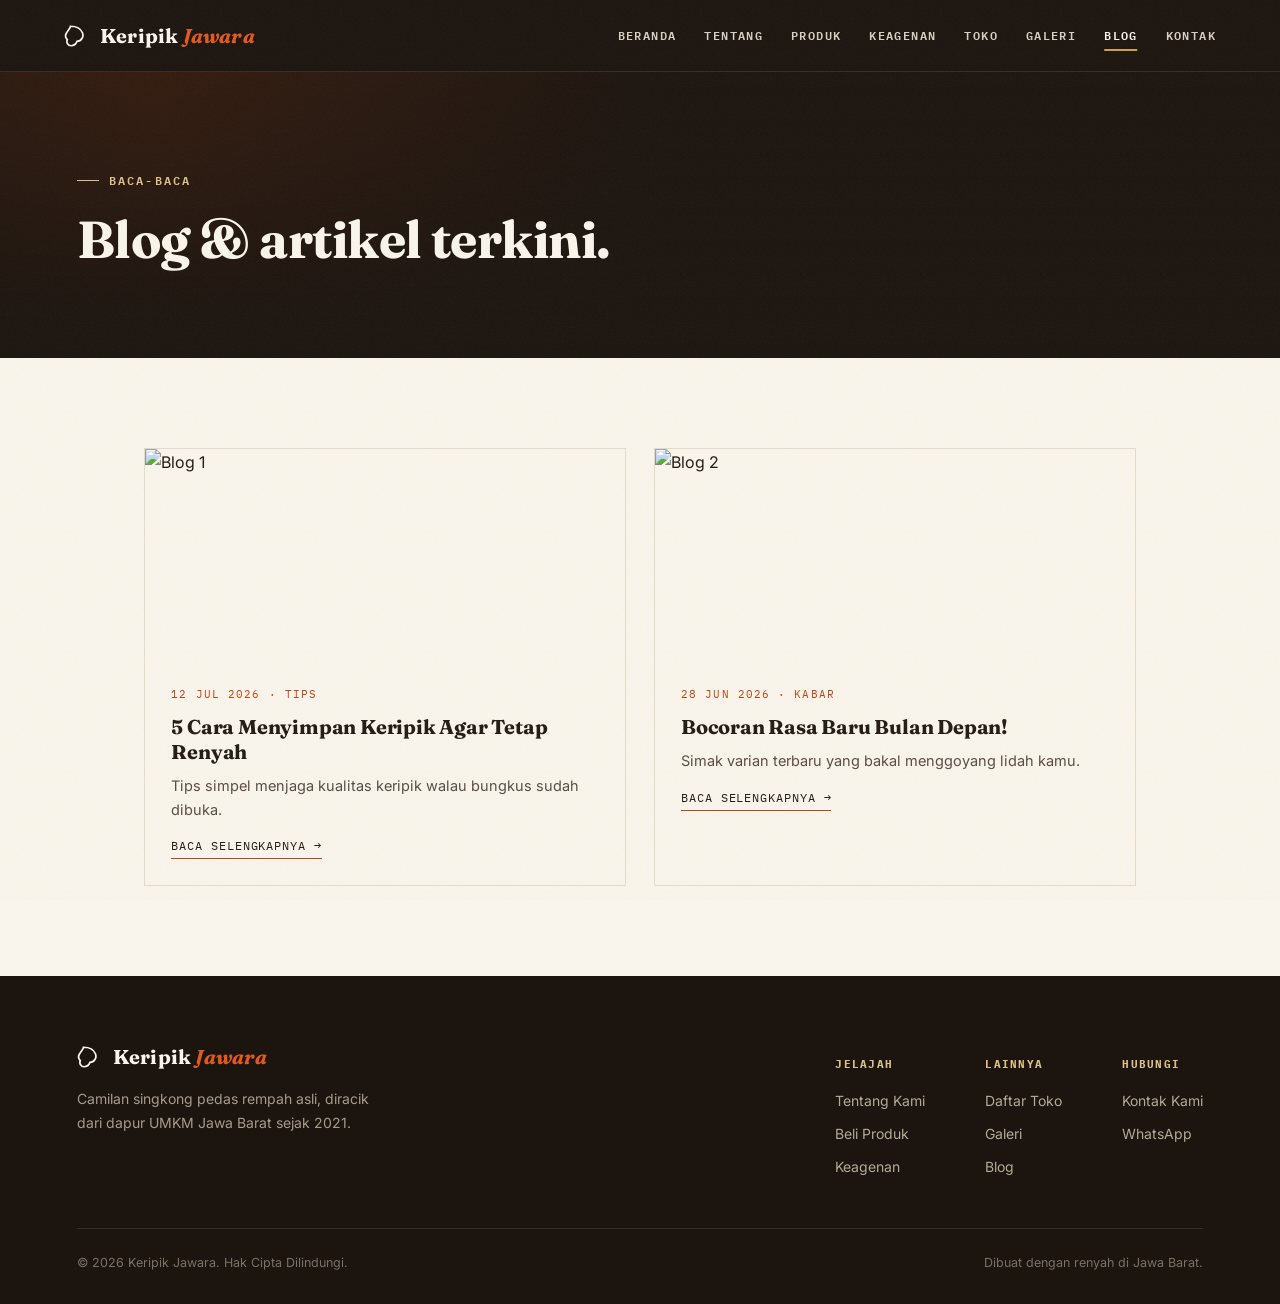
==== blog.html @ a89e67d5 "Add files via upload" ====
<!DOCTYPE html>
<html lang="id">
<head>
<meta charset="UTF-8">
<meta name="viewport" content="width=device-width, initial-scale=1.0">
<title>Blog — Keripik Jawara</title>
<link rel="stylesheet" href="styles.css">
</head>
<body>
<div class="grain"></div>

<header class="site-header">
  <a href="index.html" class="wordmark">
    <svg viewBox="0 0 24 24" fill="none" stroke="currentColor" stroke-width="1.6"><path d="M6 3c3 0 9 1 11 6 1.5 3.6-1 8-5 8-1 2.5-3.3 4-5.5 4C3.5 21 2 18 3 15.3 1.2 13.6 1 10.7 3 8c1.4-2 3-3.4 3-5z"/></svg>
    <span class="wordmark-text">Keripik <span>Jawara</span></span>
  </a>
  <nav class="main-nav">
    <a href="index.html">Beranda</a>
    <a href="tentang.html">Tentang</a>
    <a href="produk.html">Produk</a>
    <a href="keagenan.html">Keagenan</a>
    <a href="toko.html">Toko</a>
    <a href="galeri.html">Galeri</a>
    <a href="blog.html" class="active">Blog</a>
    <a href="kontak.html">Kontak</a>
  </nav>
</header>

<section class="hero hero-small" style="--hero-img: url('https://images.unsplash.com/photo-1505253758473-96b7015fcd40?auto=format&fit=crop&w=1600&q=80');">
  <div class="hero-inner">
    <span class="eyebrow on-dark">Baca-Baca</span>
    <h2 style="font-size:clamp(32px,5vw,52px);">Blog & artikel terkini.</h2>
  </div>
</section>

<section class="section">
  <div class="container">
    <div class="grid">
      <div class="blog-card">
        <img src="https://images.unsplash.com/photo-1505253758473-96b7015fcd40?auto=format&fit=crop&w=500&q=80" alt="Blog 1">
        <div class="blog-card-body">
          <span class="blog-date">12 Jul 2026 · Tips</span>
          <h3>5 Cara Menyimpan Keripik Agar Tetap Renyah</h3>
          <p>Tips simpel menjaga kualitas keripik walau bungkus sudah dibuka.</p>
          <a href="#" class="blog-read">Baca Selengkapnya →</a>
        </div>
      </div>
      <div class="blog-card">
        <img src="https://images.unsplash.com/photo-1550989460-0adf9ea622e2?auto=format&fit=crop&w=500&q=80" alt="Blog 2">
        <div class="blog-card-body">
          <span class="blog-date">28 Jun 2026 · Kabar</span>
          <h3>Bocoran Rasa Baru Bulan Depan!</h3>
          <p>Simak varian terbaru yang bakal menggoyang lidah kamu.</p>
          <a href="#" class="blog-read">Baca Selengkapnya →</a>
        </div>
      </div>
    </div>
  </div>
</section>

<footer class="site-footer">
  <div class="footer-top">
    <div class="footer-brand">
      <a href="index.html" class="wordmark">
        <svg viewBox="0 0 24 24" fill="none" stroke="currentColor" stroke-width="1.6"><path d="M6 3c3 0 9 1 11 6 1.5 3.6-1 8-5 8-1 2.5-3.3 4-5.5 4C3.5 21 2 18 3 15.3 1.2 13.6 1 10.7 3 8c1.4-2 3-3.4 3-5z"/></svg>
        <span class="wordmark-text">Keripik <span>Jawara</span></span>
      </a>
      <p>Camilan singkong pedas rempah asli, diracik dari dapur UMKM Jawa Barat sejak 2021.</p>
    </div>
    <div class="footer-links">
      <div class="footer-col">
        <h4>Jelajah</h4>
        <a href="tentang.html">Tentang Kami</a>
        <a href="produk.html">Beli Produk</a>
        <a href="keagenan.html">Keagenan</a>
      </div>
      <div class="footer-col">
        <h4>Lainnya</h4>
        <a href="toko.html">Daftar Toko</a>
        <a href="galeri.html">Galeri</a>
        <a href="blog.html">Blog</a>
      </div>
      <div class="footer-col">
        <h4>Hubungi</h4>
        <a href="kontak.html">Kontak Kami</a>
        <a href="https://wa.me/6281234567890">WhatsApp</a>
      </div>
    </div>
  </div>
  <div class="footer-bottom">
    <span>&copy; 2026 Keripik Jawara. Hak Cipta Dilindungi.</span>
    <span>Dibuat dengan renyah di Jawa Barat.</span>
  </div>
</footer>

</body>
</html>
---- styles.css ----
@import url('https://fonts.googleapis.com/css2?family=Fraunces:ital,opsz,wght@0,9..144,500;0,9..144,600;0,9..144,700;0,9..144,900;1,9..144,600&family=Inter:wght@400;500;600;700&family=IBM+Plex+Mono:wght@500;600&display=swap');

:root {
  --ink: #1b140f;
  --ink-soft: #241a14;
  --ink-line: #3a2c22;
  --ember: #c1440e;
  --ember-deep: #7e2b10;
  --ember-bright: #e2591c;
  --gold: #c9a24c;
  --gold-soft: #ddc287;
  --parchment: #f2e6d3;
  --paper: #faf5ec;
  --charcoal: #241a14;
  --charcoal-soft: #5a4c40;
  --shadow: 0 18px 40px -18px rgba(20, 12, 6, 0.55);
}

* { box-sizing: border-box; }
html { scroll-behavior: smooth; }

body {
  margin: 0;
  padding: 0;
  background: var(--paper);
  color: var(--charcoal);
  font-family: 'Inter', 'Segoe UI', sans-serif;
  line-height: 1.65;
  -webkit-font-smoothing: antialiased;
}

img { max-width: 100%; display: block; }

a { color: inherit; }

.grain {
  position: fixed;
  inset: 0;
  pointer-events: none;
  opacity: 0.05;
  z-index: 999;
  background-image: url("data:image/svg+xml,%3Csvg xmlns='http://www.w3.org/2000/svg' width='120' height='120'%3E%3Cfilter id='n'%3E%3CfeTurbulence type='fractalNoise' baseFrequency='0.85' numOctaves='2' stitchTiles='stitch'/%3E%3C/filter%3E%3Crect width='100%25' height='100%25' filter='url(%23n)'/%3E%3C/svg%3E");
}

/* ================= TYPE ================= */
h1, h2, h3, .display {
  font-family: 'Fraunces', serif;
  font-weight: 700;
  letter-spacing: -0.01em;
  color: var(--charcoal);
  margin: 0;
}

.eyebrow {
  font-family: 'IBM Plex Mono', monospace;
  font-size: 12px;
  font-weight: 600;
  letter-spacing: 0.18em;
  text-transform: uppercase;
  color: var(--ember);
  display: inline-flex;
  align-items: center;
  gap: 10px;
}
.eyebrow::before {
  content: "";
  width: 22px;
  height: 1px;
  background: var(--ember);
  display: inline-block;
}
.eyebrow.on-dark { color: var(--gold-soft); }
.eyebrow.on-dark::before { background: var(--gold-soft); }

.section-title {
  font-size: clamp(28px, 4vw, 42px);
  line-height: 1.1;
  margin: 14px 0 0;
}

.section-lede {
  max-width: 620px;
  color: var(--charcoal-soft);
  font-size: 16.5px;
  margin-top: 14px;
}

.container { max-width: 1140px; margin: 0 auto; padding: 0 6%; }

/* ================= HEADER / NAV ================= */
header.site-header {
  background: var(--ink);
  border-bottom: 1px solid var(--ink-line);
  padding: 0 5%;
  position: sticky;
  top: 0;
  z-index: 100;
  display: flex;
  justify-content: space-between;
  align-items: center;
  height: 72px;
}

.wordmark {
  display: flex;
  align-items: center;
  gap: 10px;
  text-decoration: none;
  color: var(--paper);
}
.wordmark svg { width: 26px; height: 26px; flex-shrink: 0; }
.wordmark-text {
  font-family: 'Fraunces', serif;
  font-weight: 700;
  font-size: 20px;
  letter-spacing: 0.01em;
  color: var(--paper);
}
.wordmark-text span { color: var(--ember-bright); font-style: italic; }

nav.main-nav { display: flex; gap: 28px; align-items: center; }
nav.main-nav a {
  color: #d9cfc2;
  text-decoration: none;
  font-family: 'IBM Plex Mono', monospace;
  font-size: 11.5px;
  font-weight: 600;
  letter-spacing: 0.12em;
  text-transform: uppercase;
  padding: 26px 0;
  position: relative;
  transition: color 0.25s ease;
}
nav.main-nav a::after {
  content: "";
  position: absolute;
  left: 50%;
  bottom: 20px;
  width: 0;
  height: 2px;
  background: var(--gold);
  transition: all 0.25s ease;
  transform: translateX(-50%);
}
nav.main-nav a:hover, nav.main-nav a.active { color: var(--paper); }
nav.main-nav a:hover::after, nav.main-nav a.active::after { width: 100%; }

.nav-toggle { display: none; }

@media (max-width: 900px) {
  header.site-header { flex-wrap: wrap; height: auto; padding: 16px 6%; }
  nav.main-nav { width: 100%; gap: 16px 22px; padding-bottom: 14px; flex-wrap: wrap; }
  nav.main-nav a { padding: 4px 0; }
  nav.main-nav a::after { bottom: -2px; }
}

/* ================= BUTTONS ================= */
.btn {
  --cut: 12px;
  display: inline-flex;
  align-items: center;
  gap: 10px;
  font-family: 'IBM Plex Mono', monospace;
  font-size: 12.5px;
  font-weight: 600;
  letter-spacing: 0.08em;
  text-transform: uppercase;
  text-decoration: none;
  padding: 15px 26px;
  border: none;
  cursor: pointer;
  clip-path: polygon(0 0, calc(100% - var(--cut)) 0, 100% var(--cut), 100% 100%, var(--cut) 100%, 0 calc(100% - var(--cut)));
  transition: transform 0.2s ease, background 0.2s ease, box-shadow 0.2s ease;
}
.btn-primary { background: var(--ember); color: var(--paper); }
.btn-primary:hover { background: var(--ember-bright); transform: translateY(-2px); box-shadow: var(--shadow); }
.btn-ghost { background: transparent; color: var(--gold-soft); border: 1px solid var(--gold); }
.btn-ghost:hover { background: rgba(201, 162, 76, 0.1); transform: translateY(-2px); }
.btn-dark { background: var(--ink); color: var(--paper); }
.btn-dark:hover { background: var(--ink-soft); transform: translateY(-2px); }
.btn-block { width: 100%; justify-content: center; }

/* ================= HERO ================= */
.hero {
  position: relative;
  background: var(--ink);
  color: var(--paper);
  overflow: hidden;
  padding: 130px 6% 110px;
}
.hero::before {
  content: "";
  position: absolute;
  inset: 0;
  background-image: var(--hero-img);
  background-size: cover;
  background-position: center;
  opacity: 0.32;
  mix-blend-mode: luminosity;
}
.hero::after {
  content: "";
  position: absolute;
  inset: 0;
  background: linear-gradient(180deg, rgba(27,20,15,0.55) 0%, rgba(27,20,15,0.92) 78%, var(--ink) 100%),
              radial-gradient(circle at 12% 20%, rgba(193,68,14,0.35), transparent 45%);
}
.hero-inner { position: relative; z-index: 2; max-width: 1140px; margin: 0 auto; }
.hero-inner.center { text-align: center; }
.hero h2 {
  color: var(--paper);
  font-size: clamp(38px, 6vw, 64px);
  line-height: 1.04;
  margin: 22px 0 22px;
  max-width: 780px;
}
.hero-inner.center h2 { margin-left: auto; margin-right: auto; }
.hero h2 em { color: var(--ember-bright); font-style: italic; }
.hero p.lede { font-size: 18px; color: #d9cfc2; max-width: 520px; margin-bottom: 34px; }
.hero-inner.center p.lede { max-width: 560px; margin-left: auto; margin-right: auto; }
.hero-cta { display: flex; gap: 16px; flex-wrap: wrap; }
.hero-inner.center .hero-cta { justify-content: center; }
.hero-small {
  padding: 90px 6% 70px;
}

/* chili linework accent used across dark sections */
.chili-mark { color: var(--ember-bright); }

/* ================= SECTIONS ================= */
.section { padding: 90px 6%; }
.section-dark { background: var(--ink); color: var(--paper); }
.section-dark .charcoal-soft, .section-dark p { color: #cabeae; }
.section-parchment { background: var(--parchment); }
.section-tight { padding: 70px 6%; }

.head-row {
  display: flex;
  justify-content: space-between;
  align-items: flex-end;
  gap: 30px;
  flex-wrap: wrap;
  margin-bottom: 48px;
}
.head-row.center { flex-direction: column; align-items: center; text-align: center; }

/* divider with chili mark */
.divider {
  display: flex;
  align-items: center;
  gap: 18px;
  max-width: 1140px;
  margin: 0 auto;
  padding: 0 6%;
}
.divider::before, .divider::after {
  content: "";
  flex: 1;
  height: 1px;
  background: repeating-linear-gradient(90deg, var(--ink-line) 0 6px, transparent 6px 12px);
}
.section-dark .divider::before, .section-dark .divider::after {
  background: repeating-linear-gradient(90deg, var(--ink-line) 0 6px, transparent 6px 12px);
}

/* ================= PACK CARD (signature: torn chip-bag seal) ================= */
.pack-card {
  background: var(--paper);
  position: relative;
  padding-top: 18px;
  box-shadow: var(--shadow);
}
.pack-card::before {
  content: "";
  display: block;
  height: 14px;
  background: var(--ink);
  clip-path: polygon(0% 100%, 4% 0%, 8% 100%, 12% 0%, 16% 100%, 20% 0%, 24% 100%, 28% 0%, 32% 100%, 36% 0%, 40% 100%, 44% 0%, 48% 100%, 52% 0%, 56% 100%, 60% 0%, 64% 100%, 68% 0%, 72% 100%, 76% 0%, 80% 100%, 84% 0%, 88% 100%, 92% 0%, 96% 100%, 100% 0%);
}
.pack-card-body { padding: 26px 26px 30px; }
.pack-card img { height: 200px; width: 100%; object-fit: cover; filter: saturate(1.08) contrast(1.03); }
.pack-card h3 { font-size: 20px; margin-bottom: 8px; }
.pack-card p { color: var(--charcoal-soft); font-size: 14.5px; margin: 0 0 14px; }

.grid { display: grid; grid-template-columns: repeat(auto-fit, minmax(270px, 1fr)); gap: 28px; }

.price-tag {
  font-family: 'IBM Plex Mono', monospace;
  color: var(--ember);
  font-weight: 600;
  font-size: 18px;
  margin: 0 0 16px;
}

/* ================= WAX SEAL BADGE ================= */
.seal {
  width: 108px;
  height: 108px;
  border-radius: 50%;
  border: 1.5px dashed var(--gold);
  display: flex;
  flex-direction: column;
  align-items: center;
  justify-content: center;
  text-align: center;
  transform: rotate(-8deg);
  font-family: 'IBM Plex Mono', monospace;
  color: var(--gold-soft);
  flex-shrink: 0;
  padding: 8px;
}
.seal strong { font-family: 'Fraunces', serif; color: var(--paper); font-size: 15px; font-style: italic; display: block; }
.seal span { font-size: 9px; letter-spacing: 0.14em; text-transform: uppercase; margin-top: 4px; }

/* ================= USP ================= */
.usp-grid { display: grid; grid-template-columns: repeat(auto-fit, minmax(230px, 1fr)); gap: 1px; background: var(--ink-line); border: 1px solid var(--ink-line); margin-top: 10px; }
.usp-card { background: var(--ink); padding: 34px 28px; }
.usp-card svg { width: 30px; height: 30px; color: var(--ember-bright); margin-bottom: 18px; }
.usp-card h3 { color: var(--paper); font-size: 17px; margin-bottom: 8px; }
.usp-card p { color: #b6a996; font-size: 14px; margin: 0; }

/* ================= STORY (tentang) ================= */
.story { display: grid; grid-template-columns: 1.05fr 0.95fr; gap: 60px; align-items: center; }
.story-img { position: relative; }
.story-img img { width: 100%; filter: sepia(0.18) saturate(1.15); }
.story-img::after {
  content: "";
  position: absolute; inset: -14px -14px auto auto;
  width: 90px; height: 90px;
  border: 1.5px solid var(--gold);
  z-index: -1;
}
.story-text p { color: var(--charcoal-soft); font-size: 16.5px; }
@media (max-width: 860px) { .story { grid-template-columns: 1fr; } }

/* ================= VISI MISI ================= */
.vm-grid { display: grid; grid-template-columns: repeat(auto-fit, minmax(300px, 1fr)); gap: 1px; background: var(--ink-line); border: 1px solid var(--ink-line); }
.vm-box { background: var(--ink); padding: 40px 36px; }
.vm-box .eyebrow { margin-bottom: 14px; }
.vm-box h3 { color: var(--paper); font-size: 22px; margin-bottom: 14px; font-style: italic; }
.vm-box p, .vm-box li { color: #cabeae; }
.vm-box ul { padding-left: 20px; margin: 0; }
.vm-box li { margin-bottom: 10px; }
.vm-box li::marker { color: var(--ember-bright); }

/* ================= CTA BANNER ================= */
.cta-banner {
  background: linear-gradient(120deg, var(--ember-deep), var(--ember));
  color: var(--paper);
  text-align: center;
  padding: 80px 6%;
}
.cta-banner h3 { font-size: clamp(26px, 4vw, 36px); color: var(--paper); margin-bottom: 14px; }
.cta-banner p { color: #ffe3d1; max-width: 480px; margin: 0 auto 30px; }

/* ================= AGEN (keagenan) ================= */
.agen-wrap { display: grid; grid-template-columns: 1.1fr 0.9fr; gap: 1px; background: var(--ink-line); border: 1px solid var(--ink-line); }
.agen-copy { background: var(--ink); padding: 52px 46px; color: var(--paper); }
.agen-copy p { color: #cabeae; }
.agen-perks { list-style: none; margin: 26px 0 30px; padding: 0; display: flex; flex-direction: column; gap: 14px; }
.agen-perks li { display: flex; gap: 12px; align-items: flex-start; color: #e7ddd0; font-size: 15px; }
.agen-perks svg { width: 18px; height: 18px; color: var(--ember-bright); flex-shrink: 0; margin-top: 2px; }
.agen-price { background: var(--parchment); padding: 52px 46px; display: flex; flex-direction: column; justify-content: center; gap: 16px; }
.agen-price .amount { font-family: 'Fraunces', serif; font-size: 40px; color: var(--ember); font-style: italic; }
.agen-price .amount small { display: block; font-family: 'IBM Plex Mono', monospace; font-style: normal; font-size: 12px; letter-spacing: 0.1em; color: var(--charcoal-soft); text-transform: uppercase; margin-bottom: 6px; }
@media (max-width: 860px) { .agen-wrap { grid-template-columns: 1fr; } }

/* ================= TOKO (store list) ================= */
.store-list { display: flex; flex-direction: column; }
.store-item { display: grid; grid-template-columns: 90px 1fr auto; gap: 22px; align-items: center; padding: 26px 0; border-bottom: 1px solid #e6dbc9; }
.store-item:first-child { border-top: 1px solid #e6dbc9; }
.store-index { font-family: 'Fraunces', serif; font-style: italic; font-size: 28px; color: var(--gold); }
.store-city { font-family: 'IBM Plex Mono', monospace; font-size: 11px; letter-spacing: 0.12em; text-transform: uppercase; color: var(--ember); margin-bottom: 6px; }
.store-name { font-size: 18px; font-weight: 600; }
.store-addr { color: var(--charcoal-soft); font-size: 14px; margin-top: 4px; }
@media (max-width: 640px) { .store-item { grid-template-columns: 50px 1fr; } .store-index { font-size: 22px; } }

/* ================= GALERI ================= */
.gallery-grid { display: grid; grid-template-columns: repeat(auto-fit, minmax(240px, 1fr)); gap: 18px; }
.gallery-frame { position: relative; overflow: hidden; aspect-ratio: 4/5; }
.gallery-frame img { width: 100%; height: 100%; object-fit: cover; filter: saturate(1.1) contrast(1.05); transition: transform 0.5s ease, filter 0.5s ease; }
.gallery-frame:hover img { transform: scale(1.06); }
.gallery-frame::after { content: ""; position: absolute; inset: 0; box-shadow: inset 0 0 0 1px rgba(255,255,255,0.15); pointer-events: none; }
.gallery-cap {
  position: absolute; left: 0; right: 0; bottom: 0;
  background: linear-gradient(0deg, rgba(27,20,15,0.88), transparent);
  color: var(--paper); padding: 18px 16px 12px;
  font-family: 'IBM Plex Mono', monospace; font-size: 11px; letter-spacing: 0.1em; text-transform: uppercase;
}

/* ================= BLOG ================= */
.blog-card { background: var(--paper); border: 1px solid #e6dbc9; }
.blog-card img { height: 210px; width: 100%; object-fit: cover; filter: saturate(1.05); }
.blog-card-body { padding: 26px; }
.blog-date { font-family: 'IBM Plex Mono', monospace; font-size: 11px; letter-spacing: 0.1em; text-transform: uppercase; color: var(--ember); margin-bottom: 10px; display: block; }
.blog-card h3 { font-size: 20px; margin-bottom: 10px; line-height: 1.25; }
.blog-card p { color: var(--charcoal-soft); font-size: 14.5px; margin: 0; }
.blog-read { display: inline-flex; align-items: center; gap: 6px; margin-top: 16px; font-family: 'IBM Plex Mono', monospace; font-size: 11.5px; letter-spacing: 0.08em; text-transform: uppercase; color: var(--charcoal); text-decoration: none; border-bottom: 1px solid var(--ember); padding-bottom: 2px; }

/* ================= KONTAK ================= */
.contact-wrap { display: grid; grid-template-columns: 0.85fr 1.15fr; gap: 1px; background: var(--ink-line); border: 1px solid var(--ink-line); }
.contact-info { background: var(--ink); color: var(--paper); padding: 48px 42px; }
.contact-info .eyebrow { margin-bottom: 18px; }
.contact-row { display: flex; gap: 16px; padding: 18px 0; border-top: 1px solid var(--ink-line); }
.contact-row:first-of-type { border-top: none; }
.contact-row svg { width: 20px; height: 20px; color: var(--ember-bright); flex-shrink: 0; margin-top: 3px; }
.contact-row strong { display: block; font-size: 11px; letter-spacing: 0.1em; text-transform: uppercase; color: var(--gold-soft); font-family: 'IBM Plex Mono', monospace; margin-bottom: 4px; }
.contact-row span { color: #e7ddd0; font-size: 15px; }
.contact-form { background: var(--parchment); padding: 48px 42px; }
.field { margin-bottom: 20px; }
.field label { display: block; font-family: 'IBM Plex Mono', monospace; font-size: 11px; letter-spacing: 0.1em; text-transform: uppercase; color: var(--charcoal-soft); margin-bottom: 8px; }
.field input, .field textarea {
  width: 100%; padding: 13px 14px; border: 1px solid #d8c9ac; background: var(--paper);
  font-family: 'Inter', sans-serif; font-size: 15px; color: var(--charcoal); resize: vertical;
}
.field input:focus, .field textarea:focus { outline: 2px solid var(--ember); outline-offset: 1px; }
@media (max-width: 860px) { .contact-wrap { grid-template-columns: 1fr; } }

/* ================= FOOTER ================= */
footer.site-footer { background: var(--ink); color: #cabeae; padding: 64px 6% 30px; }
.footer-top { display: flex; justify-content: space-between; gap: 40px; flex-wrap: wrap; padding-bottom: 40px; border-bottom: 1px solid var(--ink-line); }
.footer-brand .wordmark-text { color: var(--paper); }
.footer-brand p { max-width: 300px; color: #a89b8a; font-size: 14px; margin-top: 14px; }
.footer-links { display: flex; gap: 60px; flex-wrap: wrap; }
.footer-col h4 { font-family: 'IBM Plex Mono', monospace; font-size: 11px; letter-spacing: 0.12em; text-transform: uppercase; color: var(--gold-soft); margin-bottom: 16px; }
.footer-col a { display: block; color: #b6a996; text-decoration: none; font-size: 14px; margin-bottom: 10px; }
.footer-col a:hover { color: var(--paper); }
.footer-bottom { display: flex; justify-content: space-between; gap: 12px; flex-wrap: wrap; padding-top: 24px; font-size: 12.5px; color: #7d7061; }

/* ================= LOADING (produk) ================= */
#loading { text-align: center; font-family: 'IBM Plex Mono', monospace; font-size: 13px; letter-spacing: 0.06em; color: var(--charcoal-soft); width: 100%; padding: 40px 0; }

@media (prefers-reduced-motion: reduce) {
  * { transition: none !important; animation: none !important; }
}
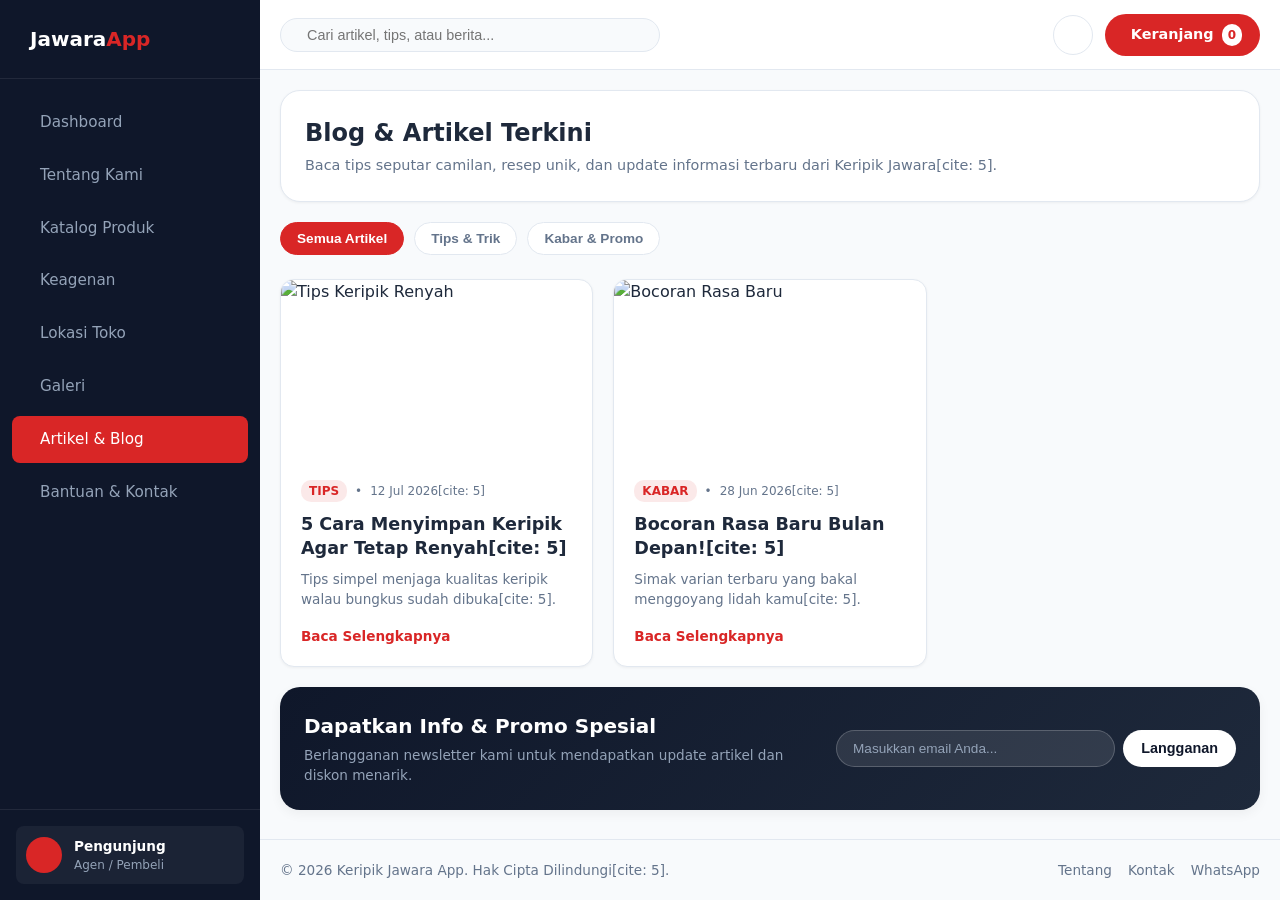
==== commit 5a93605e: "Update blog.html" ====
--- a/blog.html
+++ b/blog.html
@@ -1,97 +1,743 @@
 <!DOCTYPE html>
 <html lang="id">
 <head>
-<meta charset="UTF-8">
-<meta name="viewport" content="width=device-width, initial-scale=1.0">
-<title>Blog — Keripik Jawara</title>
-<link rel="stylesheet" href="styles.css">
+  <meta charset="UTF-8">
+  <meta name="viewport" content="width=device-width, initial-scale=1.0">
+  <title>Blog & Artikel — Keripik Jawara App</title>
+  <meta name="description" content="Kumpulan tips, artikel, dan kabar terbaru seputar Keripik Jawara.">
+
+  <!-- Lucide Icons -->
+  <script src="https://unpkg.com/lucide@latest"></script>
+
+  <!-- Combined Web App Styles -->
+  <style>
+    :root {
+      --primary: #d92626;
+      --primary-hover: #b81d1d;
+      --primary-soft: rgba(217, 38, 38, 0.1);
+      --bg-main: #f8fafc;
+      --bg-card: #ffffff;
+      --bg-sidebar: #0f172a;
+      --text-main: #1e293b;
+      --text-muted: #64748b;
+      --border-color: #e2e8f0;
+      --accent-amber: #f59e0b;
+      --accent-green: #10b981;
+      --accent-blue: #3b82f6;
+      --radius-sm: 8px;
+      --radius-md: 14px;
+      --radius-lg: 20px;
+      --shadow-sm: 0 1px 3px rgba(0,0,0,0.05);
+      --shadow-md: 0 4px 12px rgba(0,0,0,0.05);
+      --shadow-lg: 0 10px 25px rgba(0,0,0,0.08);
+      --font-family: system-ui, -apple-system, BlinkMacSystemFont, 'Segoe UI', Roboto, Oxygen, Ubuntu, Cantarell, sans-serif;
+    }
+
+    * {
+      box-sizing: border-box;
+      margin: 0;
+      padding: 0;
+    }
+
+    body.app-body {
+      font-family: var(--font-family);
+      background-color: var(--bg-main);
+      color: var(--text-main);
+      line-height: 1.5;
+      overflow-x: hidden;
+      padding-bottom: 70px;
+    }
+
+    @media (min-width: 992px) {
+      body.app-body {
+        padding-bottom: 0;
+      }
+    }
+
+    a {
+      text-decoration: none;
+      color: inherit;
+    }
+
+    .app-layout {
+      display: flex;
+      min-height: 100vh;
+    }
+
+    /* Sidebar Navigation (Desktop) */
+    .app-sidebar {
+      width: 260px;
+      background-color: var(--bg-sidebar);
+      color: #fff;
+      display: none;
+      flex-direction: column;
+      position: fixed;
+      top: 0;
+      bottom: 0;
+      left: 0;
+      z-index: 100;
+    }
+
+    @media (min-width: 992px) {
+      .app-sidebar {
+        display: flex;
+      }
+    }
+
+    .sidebar-header {
+      padding: 24px 20px;
+      border-bottom: 1px solid rgba(255,255,255,0.08);
+    }
+
+    .app-logo {
+      display: flex;
+      align-items: center;
+      gap: 10px;
+      font-weight: 700;
+      font-size: 1.25rem;
+      color: #fff;
+    }
+
+    .logo-icon, .logo-text span {
+      color: var(--primary);
+    }
+
+    .sidebar-menu {
+      padding: 20px 12px;
+      display: flex;
+      flex-direction: column;
+      gap: 6px;
+      flex: 1;
+    }
+
+    .nav-item {
+      display: flex;
+      align-items: center;
+      gap: 12px;
+      padding: 12px 16px;
+      border-radius: var(--radius-sm);
+      color: #94a3b8;
+      font-weight: 500;
+      font-size: 0.95rem;
+      transition: all 0.2s;
+    }
+
+    .nav-item:hover, .nav-item.active {
+      background-color: rgba(255, 255, 255, 0.08);
+      color: #fff;
+    }
+
+    .nav-item.active {
+      background-color: var(--primary);
+      color: #fff;
+    }
+
+    .sidebar-footer {
+      padding: 16px;
+      border-top: 1px solid rgba(255,255,255,0.08);
+    }
+
+    .user-card {
+      display: flex;
+      align-items: center;
+      gap: 12px;
+      background: rgba(255,255,255,0.05);
+      padding: 10px;
+      border-radius: var(--radius-sm);
+    }
+
+    .user-avatar {
+      width: 36px;
+      height: 36px;
+      border-radius: 50%;
+      background: var(--primary);
+      display: flex;
+      align-items: center;
+      justify-content: center;
+      color: #fff;
+    }
+
+    .user-info {
+      display: flex;
+      flex-direction: column;
+    }
+
+    .user-name {
+      font-weight: 600;
+      font-size: 0.85rem;
+    }
+
+    .user-role {
+      font-size: 0.75rem;
+      color: #94a3b8;
+    }
+
+    /* Main Area */
+    .app-main {
+      flex: 1;
+      display: flex;
+      flex-direction: column;
+      min-width: 0;
+    }
+
+    @media (min-width: 992px) {
+      .app-main {
+        margin-left: 260px;
+      }
+    }
+
+    /* Topbar Header */
+    .app-topbar {
+      height: 70px;
+      background: var(--bg-card);
+      border-bottom: 1px solid var(--border-color);
+      display: flex;
+      align-items: center;
+      justify-content: space-between;
+      padding: 0 20px;
+      position: sticky;
+      top: 0;
+      z-index: 90;
+    }
+
+    .topbar-search {
+      display: flex;
+      align-items: center;
+      gap: 10px;
+      background: var(--bg-main);
+      padding: 8px 16px;
+      border-radius: 30px;
+      border: 1px solid var(--border-color);
+      width: 100%;
+      max-width: 380px;
+    }
+
+    .topbar-search input {
+      border: none;
+      background: transparent;
+      outline: none;
+      width: 100%;
+      font-size: 0.9rem;
+      color: var(--text-main);
+    }
+
+    .topbar-actions {
+      display: flex;
+      align-items: center;
+      gap: 12px;
+    }
+
+    .icon-btn {
+      background: transparent;
+      border: 1px solid var(--border-color);
+      width: 40px;
+      height: 40px;
+      border-radius: 50%;
+      display: flex;
+      align-items: center;
+      justify-content: center;
+      color: var(--text-muted);
+      cursor: pointer;
+      transition: all 0.2s;
+    }
+
+    .icon-btn:hover {
+      background: var(--bg-main);
+      color: var(--text-main);
+    }
+
+    .btn {
+      display: inline-flex;
+      align-items: center;
+      justify-content: center;
+      gap: 8px;
+      padding: 10px 18px;
+      border-radius: 30px;
+      font-weight: 600;
+      font-size: 0.9rem;
+      cursor: pointer;
+      border: none;
+      transition: all 0.2s;
+    }
+
+    .btn-app-primary {
+      background: var(--primary);
+      color: #fff;
+    }
+
+    .btn-app-primary:hover {
+      background: var(--primary-hover);
+    }
+
+    .badge {
+      background: #fff;
+      color: var(--primary);
+      padding: 2px 6px;
+      border-radius: 10px;
+      font-size: 0.75rem;
+    }
+
+    /* Content Area */
+    .app-content {
+      padding: 20px;
+      display: flex;
+      flex-direction: column;
+      gap: 20px;
+      max-width: 1200px;
+      margin: 0 auto;
+      width: 100%;
+    }
+
+    .page-header {
+      background: var(--bg-card);
+      border: 1px solid var(--border-color);
+      border-radius: var(--radius-lg);
+      padding: 24px;
+      box-shadow: var(--shadow-sm);
+    }
+
+    .page-header h2 {
+      font-size: 1.5rem;
+      font-weight: 800;
+      color: var(--text-main);
+      margin-bottom: 4px;
+    }
+
+    .page-header p {
+      color: var(--text-muted);
+      font-size: 0.9rem;
+    }
+
+    /* Filter Bar */
+    .filter-bar {
+      display: flex;
+      gap: 10px;
+      overflow-x: auto;
+      padding-bottom: 4px;
+    }
+
+    .filter-chip {
+      background: var(--bg-card);
+      border: 1px solid var(--border-color);
+      padding: 8px 16px;
+      border-radius: 20px;
+      font-size: 0.85rem;
+      font-weight: 600;
+      color: var(--text-muted);
+      cursor: pointer;
+      white-space: nowrap;
+      transition: all 0.2s;
+    }
+
+    .filter-chip.active, .filter-chip:hover {
+      background: var(--primary);
+      color: #fff;
+      border-color: var(--primary);
+    }
+
+    /* Blog Grid UI */
+    .blog-app-grid {
+      display: grid;
+      grid-template-columns: repeat(auto-fill, minmax(300px, 1fr));
+      gap: 20px;
+    }
+
+    .blog-card {
+      background: var(--bg-card);
+      border: 1px solid var(--border-color);
+      border-radius: var(--radius-md);
+      overflow: hidden;
+      box-shadow: var(--shadow-sm);
+      display: flex;
+      flex-direction: column;
+      transition: transform 0.2s, box-shadow 0.2s;
+    }
+
+    .blog-card:hover {
+      transform: translateY(-4px);
+      box-shadow: var(--shadow-md);
+    }
+
+    .blog-thumb {
+      width: 100%;
+      height: 180px;
+      object-fit: cover;
+    }
+
+    .blog-card-body {
+      padding: 20px;
+      display: flex;
+      flex-direction: column;
+      flex: 1;
+    }
+
+    .blog-meta {
+      display: flex;
+      align-items: center;
+      gap: 8px;
+      font-size: 0.75rem;
+      color: var(--text-muted);
+      margin-bottom: 10px;
+    }
+
+    .blog-tag {
+      background: var(--primary-soft);
+      color: var(--primary);
+      padding: 2px 8px;
+      border-radius: 10px;
+      font-weight: 700;
+      text-transform: uppercase;
+    }
+
+    .blog-card-body h3 {
+      font-size: 1.1rem;
+      font-weight: 700;
+      color: var(--text-main);
+      margin-bottom: 8px;
+      line-height: 1.4;
+    }
+
+    .blog-card-body p {
+      font-size: 0.85rem;
+      color: var(--text-muted);
+      margin-bottom: 16px;
+      line-height: 1.5;
+      flex: 1;
+    }
+
+    .blog-read {
+      color: var(--primary);
+      font-weight: 600;
+      font-size: 0.85rem;
+      display: inline-flex;
+      align-items: center;
+      gap: 6px;
+      transition: gap 0.2s;
+    }
+
+    .blog-card:hover .blog-read {
+      gap: 10px;
+    }
+
+    /* Newsletter Banner */
+    .newsletter-banner {
+      background: linear-gradient(135deg, #0f172a 0%, #1e293b 100%);
+      color: #fff;
+      border-radius: var(--radius-lg);
+      padding: 24px;
+      display: flex;
+      flex-direction: column;
+      gap: 16px;
+      box-shadow: var(--shadow-md);
+    }
+
+    @media (min-width: 768px) {
+      .newsletter-banner {
+        flex-direction: row;
+        align-items: center;
+        justify-content: space-between;
+      }
+    }
+
+    .newsletter-text h3 {
+      font-size: 1.25rem;
+      font-weight: 700;
+      margin-bottom: 4px;
+    }
+
+    .newsletter-text p {
+      color: #94a3b8;
+      font-size: 0.85rem;
+    }
+
+    .newsletter-form {
+      display: flex;
+      gap: 8px;
+      width: 100%;
+      max-width: 400px;
+    }
+
+    .newsletter-form input {
+      flex: 1;
+      padding: 10px 16px;
+      border-radius: 30px;
+      border: 1px solid rgba(255,255,255,0.2);
+      background: rgba(255,255,255,0.1);
+      color: #fff;
+      outline: none;
+      font-size: 0.85rem;
+    }
+
+    .newsletter-form input::placeholder {
+      color: #94a3b8;
+    }
+
+    .btn-light {
+      background: #fff;
+      color: var(--bg-sidebar);
+      white-space: nowrap;
+    }
+
+    .btn-light:hover {
+      background: #f1f5f9;
+    }
+
+    /* App Footer */
+    .app-footer {
+      border-top: 1px solid var(--border-color);
+      padding: 20px;
+      display: flex;
+      flex-direction: column;
+      gap: 10px;
+      align-items: center;
+      text-align: center;
+      font-size: 0.85rem;
+      color: var(--text-muted);
+      margin-top: auto;
+    }
+
+    .app-footer-links {
+      display: flex;
+      gap: 16px;
+    }
+
+    .app-footer-links a:hover {
+      color: var(--primary);
+    }
+
+    @media (min-width: 768px) {
+      .app-footer {
+        flex-direction: row;
+        justify-content: space-between;
+      }
+    }
+
+    /* Mobile Bottom Navigation */
+    .mobile-bottom-nav {
+      position: fixed;
+      bottom: 0;
+      left: 0;
+      right: 0;
+      height: 60px;
+      background: var(--bg-card);
+      border-top: 1px solid var(--border-color);
+      display: flex;
+      justify-content: space-around;
+      align-items: center;
+      z-index: 100;
+      box-shadow: 0 -2px 10px rgba(0,0,0,0.05);
+    }
+
+    @media (min-width: 992px) {
+      .mobile-bottom-nav {
+        display: none;
+      }
+    }
+
+    .nav-tab {
+      display: flex;
+      flex-direction: column;
+      align-items: center;
+      gap: 2px;
+      color: var(--text-muted);
+      font-size: 0.7rem;
+      font-weight: 500;
+    }
+
+    .nav-tab.active {
+      color: var(--primary);
+    }
+  </style>
 </head>
-<body>
-<div class="grain"></div>
-
-<header class="site-header">
-  <a href="index.html" class="wordmark">
-    <svg viewBox="0 0 24 24" fill="none" stroke="currentColor" stroke-width="1.6"><path d="M6 3c3 0 9 1 11 6 1.5 3.6-1 8-5 8-1 2.5-3.3 4-5.5 4C3.5 21 2 18 3 15.3 1.2 13.6 1 10.7 3 8c1.4-2 3-3.4 3-5z"/></svg>
-    <span class="wordmark-text">Keripik <span>Jawara</span></span>
-  </a>
-  <nav class="main-nav">
-    <a href="index.html">Beranda</a>
-    <a href="tentang.html">Tentang</a>
-    <a href="produk.html">Produk</a>
-    <a href="keagenan.html">Keagenan</a>
-    <a href="toko.html">Toko</a>
-    <a href="galeri.html">Galeri</a>
-    <a href="blog.html" class="active">Blog</a>
-    <a href="kontak.html">Kontak</a>
-  </nav>
-</header>
-
-<section class="hero hero-small" style="--hero-img: url('https://images.unsplash.com/photo-1505253758473-96b7015fcd40?auto=format&fit=crop&w=1600&q=80');">
-  <div class="hero-inner">
-    <span class="eyebrow on-dark">Baca-Baca</span>
-    <h2 style="font-size:clamp(32px,5vw,52px);">Blog & artikel terkini.</h2>
-  </div>
-</section>
-
-<section class="section">
-  <div class="container">
-    <div class="grid">
-      <div class="blog-card">
-        <img src="https://images.unsplash.com/photo-1505253758473-96b7015fcd40?auto=format&fit=crop&w=500&q=80" alt="Blog 1">
-        <div class="blog-card-body">
-          <span class="blog-date">12 Jul 2026 · Tips</span>
-          <h3>5 Cara Menyimpan Keripik Agar Tetap Renyah</h3>
-          <p>Tips simpel menjaga kualitas keripik walau bungkus sudah dibuka.</p>
-          <a href="#" class="blog-read">Baca Selengkapnya →</a>
+<body class="app-body">
+
+  <div class="app-layout">
+    <!-- Desktop Sidebar -->
+    <aside class="app-sidebar">
+      <div class="sidebar-header">
+        <a href="index.html" class="app-logo">
+          <i data-lucide="flame" class="logo-icon"></i>
+          <span class="logo-text">Jawara<span>App</span></span>
+        </a>
+      </div>
+      <nav class="sidebar-menu">
+        <a href="index.html" class="nav-item"><i data-lucide="layout-dashboard"></i> Dashboard</a>
+        <a href="tentang.html" class="nav-item"><i data-lucide="info"></i> Tentang Kami</a>
+        <a href="produk.html" class="nav-item"><i data-lucide="shopping-bag"></i> Katalog Produk</a>
+        <a href="keagenan.html" class="nav-item"><i data-lucide="users"></i> Keagenan</a>
+        <a href="toko.html" class="nav-item"><i data-lucide="map-pin"></i> Lokasi Toko</a>
+        <a href="galeri.html" class="nav-item"><i data-lucide="image"></i> Galeri</a>
+        <a href="blog.html" class="nav-item active"><i data-lucide="newspaper"></i> Artikel & Blog</a>
+        <a href="kontak.html" class="nav-item"><i data-lucide="phone-call"></i> Bantuan & Kontak</a>
+      </nav>
+      <div class="sidebar-footer">
+        <div class="user-card">
+          <div class="user-avatar"><i data-lucide="user"></i></div>
+          <div class="user-info">
+            <span class="user-name">Pengunjung</span>
+            <span class="user-role">Agen / Pembeli</span>
+          </div>
         </div>
       </div>
-      <div class="blog-card">
-        <img src="https://images.unsplash.com/photo-1550989460-0adf9ea622e2?auto=format&fit=crop&w=500&q=80" alt="Blog 2">
-        <div class="blog-card-body">
-          <span class="blog-date">28 Jun 2026 · Kabar</span>
-          <h3>Bocoran Rasa Baru Bulan Depan!</h3>
-          <p>Simak varian terbaru yang bakal menggoyang lidah kamu.</p>
-          <a href="#" class="blog-read">Baca Selengkapnya →</a>
+    </aside>
+
+    <!-- Main Content Area -->
+    <main class="app-main">
+      <!-- Topbar Header -->
+      <header class="app-topbar">
+        <div class="topbar-search">
+          <i data-lucide="search"></i>
+          <input type="text" id="searchInput" onkeyup="filterBlog()" placeholder="Cari artikel, tips, atau berita...">
         </div>
+        <div class="topbar-actions">
+          <button class="icon-btn" aria-label="Notifikasi"><i data-lucide="bell"></i></button>
+          <a href="produk.html" class="btn btn-app-primary">
+            <i data-lucide="shopping-cart"></i>
+            <span>Keranjang</span>
+            <span class="badge">0</span>
+          </a>
+        </div>
+      </header>
+
+      <!-- App Body Content -->
+      <div class="app-content">
+        
+        <!-- Page Header -->
+        <section class="page-header">
+          <h2>Blog & Artikel Terkini</h2>
+          <p>Baca tips seputar camilan, resep unik, dan update informasi terbaru dari Keripik Jawara[cite: 5].</p>
+        </section>
+
+        <!-- Category Filter Chips -->
+        <div class="filter-bar">
+          <button class="filter-chip active" onclick="filterCategory('all', this)">Semua Artikel</button>
+          <button class="filter-chip" onclick="filterCategory('tips', this)">Tips & Trik</button>
+          <button class="filter-chip" onclick="filterCategory('kabar', this)">Kabar & Promo</button>
+        </div>
+
+        <!-- Blog Cards Grid -->
+        <div class="blog-app-grid" id="blogContainer">
+          
+          <article class="blog-card" data-category="tips" data-title="5 cara menyimpan keripik agar tetap renyah" data-desc="tips simpel menjaga kualitas keripik walau bungkus sudah dibuka">
+            <img src="https://images.unsplash.com/photo-1505253758473-96b7015fcd40?auto=format&fit=crop&w=500&q=80" alt="Tips Keripik Renyah" class="blog-thumb" loading="lazy">
+            <div class="blog-card-body">
+              <div class="blog-meta">
+                <span class="blog-tag">Tips</span>
+                <span>•</span>
+                <span>12 Jul 2026[cite: 5]</span>
+              </div>
+              <h3>5 Cara Menyimpan Keripik Agar Tetap Renyah[cite: 5]</h3>
+              <p>Tips simpel menjaga kualitas keripik walau bungkus sudah dibuka[cite: 5].</p>
+              <a href="#" class="blog-read">
+                <span>Baca Selengkapnya</span>
+                <i data-lucide="arrow-right" style="width:16px;"></i>
+              </a>
+            </div>
+          </article>
+
+          <article class="blog-card" data-category="kabar" data-title="bocoran rasa baru bulan depan" data-desc="simak varian terbaru yang bakal menggoyang lidah kamu">
+            <img src="https://images.unsplash.com/photo-1550989460-0adf9ea622e2?auto=format&fit=crop&w=500&q=80" alt="Bocoran Rasa Baru" class="blog-thumb" loading="lazy">
+            <div class="blog-card-body">
+              <div class="blog-meta">
+                <span class="blog-tag">Kabar</span>
+                <span>•</span>
+                <span>28 Jun 2026[cite: 5]</span>
+              </div>
+              <h3>Bocoran Rasa Baru Bulan Depan![cite: 5]</h3>
+              <p>Simak varian terbaru yang bakal menggoyang lidah kamu[cite: 5].</p>
+              <a href="#" class="blog-read">
+                <span>Baca Selengkapnya</span>
+                <i data-lucide="arrow-right" style="width:16px;"></i>
+              </a>
+            </div>
+          </article>
+
+        </div>
+
+        <!-- Newsletter Subscription Banner -->
+        <section class="newsletter-banner">
+          <div class="newsletter-text">
+            <h3>Dapatkan Info & Promo Spesial</h3>
+            <p>Berlangganan newsletter kami untuk mendapatkan update artikel dan diskon menarik.</p>
+          </div>
+          <form class="newsletter-form" onsubmit="event.preventDefault(); alert('Terima kasih telah berlangganan!');">
+            <input type="email" placeholder="Masukkan email Anda..." required>
+            <button type="submit" class="btn btn-light">Langganan</button>
+          </form>
+        </section>
+
       </div>
-    </div>
+
+      <!-- App Footer -->
+      <footer class="app-footer">
+        <p>&copy; 2026 Keripik Jawara App. Hak Cipta Dilindungi[cite: 5].</p>
+        <div class="app-footer-links">
+          <a href="tentang.html">Tentang</a>
+          <a href="kontak.html">Kontak</a>
+          <a href="https://wa.me/6281313088100">WhatsApp</a>
+        </div>
+      </footer>
+    </main>
   </div>
-</section>
-
-<footer class="site-footer">
-  <div class="footer-top">
-    <div class="footer-brand">
-      <a href="index.html" class="wordmark">
-        <svg viewBox="0 0 24 24" fill="none" stroke="currentColor" stroke-width="1.6"><path d="M6 3c3 0 9 1 11 6 1.5 3.6-1 8-5 8-1 2.5-3.3 4-5.5 4C3.5 21 2 18 3 15.3 1.2 13.6 1 10.7 3 8c1.4-2 3-3.4 3-5z"/></svg>
-        <span class="wordmark-text">Keripik <span>Jawara</span></span>
-      </a>
-      <p>Camilan singkong pedas rempah asli, diracik dari dapur UMKM Jawa Barat sejak 2021.</p>
-    </div>
-    <div class="footer-links">
-      <div class="footer-col">
-        <h4>Jelajah</h4>
-        <a href="tentang.html">Tentang Kami</a>
-        <a href="produk.html">Beli Produk</a>
-        <a href="keagenan.html">Keagenan</a>
-      </div>
-      <div class="footer-col">
-        <h4>Lainnya</h4>
-        <a href="toko.html">Daftar Toko</a>
-        <a href="galeri.html">Galeri</a>
-        <a href="blog.html">Blog</a>
-      </div>
-      <div class="footer-col">
-        <h4>Hubungi</h4>
-        <a href="kontak.html">Kontak Kami</a>
-        <a href="https://wa.me/6281234567890">WhatsApp</a>
-      </div>
-    </div>
-  </div>
-  <div class="footer-bottom">
-    <span>&copy; 2026 Keripik Jawara. Hak Cipta Dilindungi.</span>
-    <span>Dibuat dengan renyah di Jawa Barat.</span>
-  </div>
-</footer>
-
+
+  <!-- Mobile Bottom Nav -->
+  <nav class="mobile-bottom-nav">
+    <a href="index.html" class="nav-tab">
+      <i data-lucide="layout-dashboard"></i>
+      <span>Beranda</span>
+    </a>
+    <a href="produk.html" class="nav-tab">
+      <i data-lucide="shopping-bag"></i>
+      <span>Katalog</span>
+    </a>
+    <a href="keagenan.html" class="nav-tab">
+      <i data-lucide="users"></i>
+      <span>Keagenan</span>
+    </a>
+    <a href="toko.html" class="nav-tab">
+      <i data-lucide="map-pin"></i>
+      <span>Toko</span>
+    </a>
+    <a href="blog.html" class="nav-tab active">
+      <i data-lucide="newspaper"></i>
+      <span>Blog</span>
+    </a>
+  </nav>
+
+  <!-- JavaScript Logic -->
+  <script>
+    function filterBlog() {
+      const query = document.getElementById('searchInput').value.toLowerCase();
+      const cards = document.querySelectorAll('.blog-card');
+
+      cards.forEach(card => {
+        const title = card.getAttribute('data-title');
+        const desc = card.getAttribute('data-desc');
+
+        if (title.includes(query) || desc.includes(query)) {
+          card.style.display = 'flex';
+        } else {
+          card.style.display = 'none';
+        }
+      });
+    }
+
+    function filterCategory(category, element) {
+      document.querySelectorAll('.filter-chip').forEach(chip => chip.classList.remove('active'));
+      element.classList.add('active');
+
+      const cards = document.querySelectorAll('.blog-card');
+      cards.forEach(card => {
+        if (category === 'all' || card.getAttribute('data-category') === category) {
+          card.style.display = 'flex';
+        } else {
+          card.style.display = 'none';
+        }
+      });
+    }
+
+    // Initialize Lucide Icons
+    lucide.createIcons();
+  </script>
 </body>
 </html>
